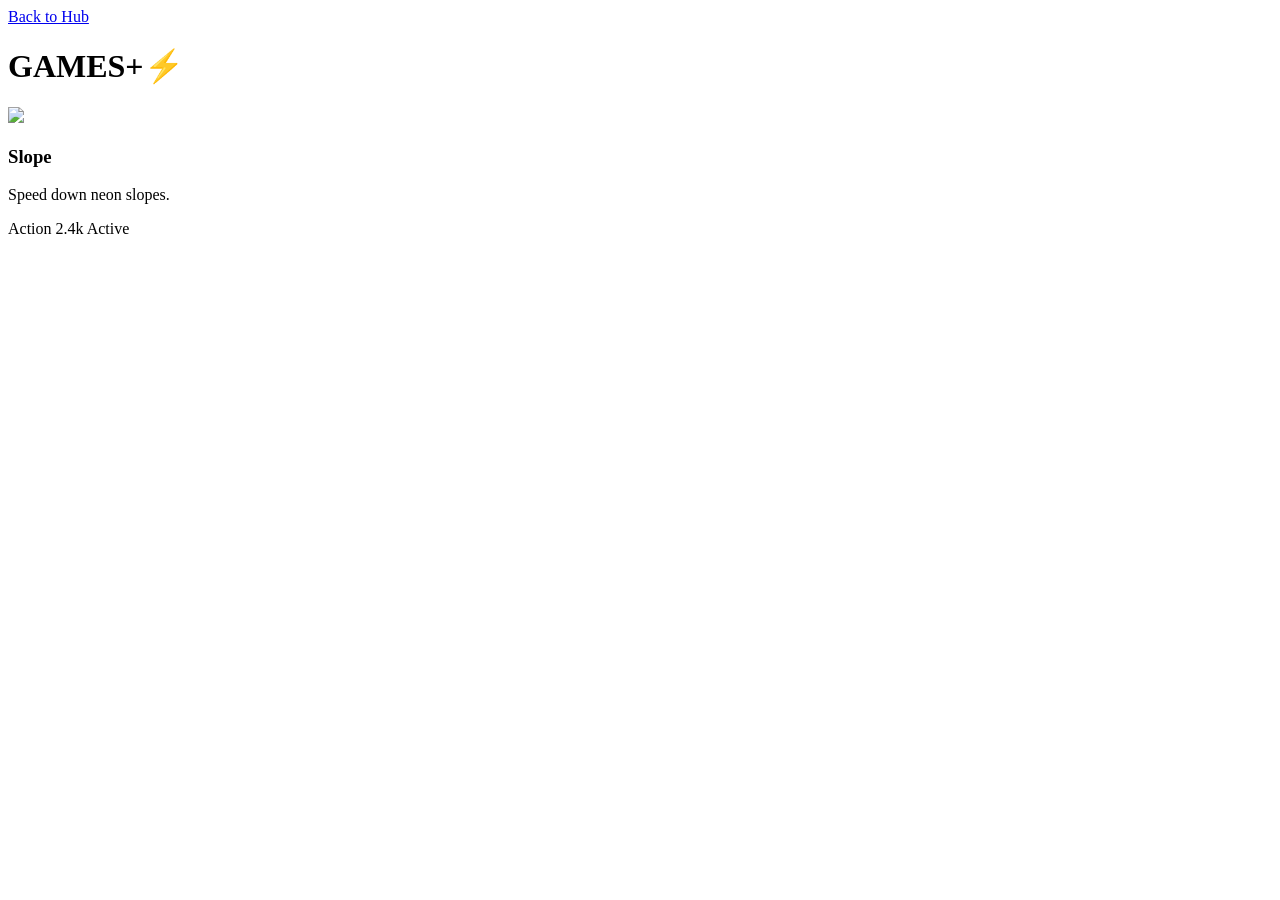
==== public/pages/games.html @ f0b019e9 "Create games.html" ====
<!DOCTYPE html>
<html lang="en">
<head>
    <meta charset="UTF-8">
    <meta name="viewport" content="width=device-width, initial-scale=1.0">
    <title>Flash | Games</title>
    <script src="https://cdn.tailwindcss.com"></script>
    <script src="https://unpkg.com/lucide@latest"></script>
    <style>
        .no-scrollbar::-webkit-scrollbar { display: none; }
        .no-scrollbar { -ms-overflow-style: none; scrollbar-width: none; }
    </style>
</head>
<body class="bg-[#0a0a0c] text-slate-200">
    <div class="relative max-w-7xl mx-auto px-6 py-12">
        <a href="index.html" class="flex items-center gap-2 text-slate-500 hover:text-white mb-12 group">
            <i data-lucide="arrow-left" class="w-5 h-5"></i>
            <span>Back to Hub</span>
        </a>

        <h1 class="text-5xl md:text-6xl font-black italic tracking-tighter text-white mb-12">
            GAMES<span class="text-purple-500">+</span><span class="text-yellow-400">⚡</span>
        </h1>

        <div class="grid grid-cols-1 sm:grid-cols-2 lg:grid-cols-4 gap-6">
            <!-- Game Card -->
            <div class="group bg-[#16161a] border border-white/5 rounded-3xl overflow-hidden hover:border-purple-500/30 transition-all hover:-translate-y-2">
                <div class="aspect-video relative">
                    <img src="https://images.unsplash.com/photo-1614850523296-e8c041de4398?auto=format&fit=crop&w=300" class="w-full h-full object-cover opacity-70 group-hover:opacity-100 transition-opacity">
                    <div class="absolute inset-0 flex items-center justify-center opacity-0 group-hover:opacity-100 transition-opacity">
                        <div class="w-12 h-12 bg-purple-500 rounded-full flex items-center justify-center"><i data-lucide="play" class="text-white fill-current"></i></div>
                    </div>
                </div>
                <div class="p-6">
                    <h3 class="text-xl font-bold mb-1 group-hover:text-purple-400">Slope</h3>
                    <p class="text-xs text-slate-500 mb-4">Speed down neon slopes.</p>
                    <div class="flex justify-between items-center text-[10px] uppercase font-mono text-slate-600 border-t border-white/5 pt-4">
                        <span>Action</span>
                        <span class="text-purple-400">2.4k Active</span>
                    </div>
                </div>
                <a href="helpers/error.html" class="absolute inset-0"></a>
            </div>
            <!-- Repeat cards as needed -->
        </div>
    </div>
    <script>lucide.createIcons();</script>
</body>
</html>
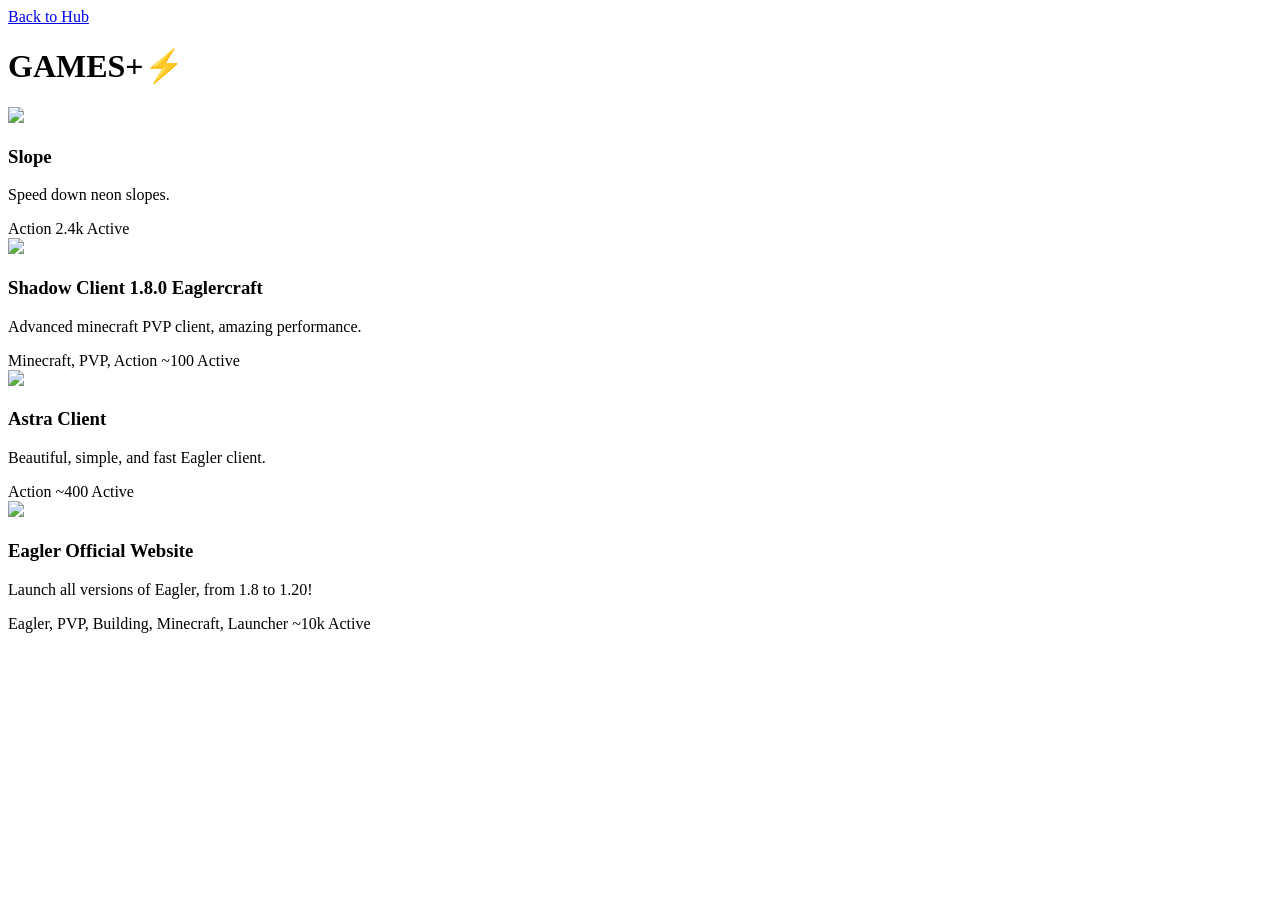
==== commit 9e50aca1: "added eagler games" ====
--- a/public/pages/games.html
+++ b/public/pages/games.html
@@ -42,6 +42,62 @@
                 <a href="helpers/error.html" class="absolute inset-0"></a>
             </div>
             <!-- Repeat cards as needed -->
+
+            <div class="group bg-[#16161a] border border-white/5 rounded-3xl overflow-hidden hover:border-purple-500/30 transition-all hover:-translate-y-2">
+                <div class="aspect-video relative">
+                    <img src="https://images.unsplash.com/photo-1614850523296-e8c041de4398?auto=format&fit=crop&w=300" class="w-full h-full object-cover opacity-70 group-hover:opacity-100 transition-opacity">
+                    <div class="absolute inset-0 flex items-center justify-center opacity-0 group-hover:opacity-100 transition-opacity">
+                        <div class="w-12 h-12 bg-purple-500 rounded-full flex items-center justify-center"><i data-lucide="play" class="text-white fill-current"></i></div>
+                    </div>
+                </div>
+                <div class="p-6">
+                    <h3 class="text-xl font-bold mb-1 group-hover:text-purple-400">Shadow Client 1.8.0 Eaglercraft</h3>
+                    <p class="text-xs text-slate-500 mb-4">Advanced minecraft PVP client, amazing performance.</p>
+                    <div class="flex justify-between items-center text-[10px] uppercase font-mono text-slate-600 border-t border-white/5 pt-4">
+                        <span>Minecraft, PVP, Action</span>
+                        <span class="text-purple-400">~100 Active</span>
+                    </div>
+                </div>
+                <a href="games/sc.html" class="absolute inset-0"></a>
+            </div>
+
+            <div class="group bg-[#16161a] border border-white/5 rounded-3xl overflow-hidden hover:border-purple-500/30 transition-all hover:-translate-y-2">
+                <div class="aspect-video relative">
+                    <img src="https://images.unsplash.com/photo-1614850523296-e8c041de4398?auto=format&fit=crop&w=300" class="w-full h-full object-cover opacity-70 group-hover:opacity-100 transition-opacity">
+                    <div class="absolute inset-0 flex items-center justify-center opacity-0 group-hover:opacity-100 transition-opacity">
+                        <div class="w-12 h-12 bg-purple-500 rounded-full flex items-center justify-center"><i data-lucide="play" class="text-white fill-current"></i></div>
+                    </div>
+                </div>
+                <div class="p-6">
+                    <h3 class="text-xl font-bold mb-1 group-hover:text-purple-400">Astra Client</h3>
+                    <p class="text-xs text-slate-500 mb-4">Beautiful, simple, and fast Eagler client.</p>
+                    <div class="flex justify-between items-center text-[10px] uppercase font-mono text-slate-600 border-t border-white/5 pt-4">
+                        <span>Action</span>
+                        <span class="text-purple-400">~400 Active</span>
+                    </div>
+                </div>
+                <a href="games/ac.html" class="absolute inset-0"></a>
+            </div>
+
+            <div class="group bg-[#16161a] border border-white/5 rounded-3xl overflow-hidden hover:border-purple-500/30 transition-all hover:-translate-y-2">
+                <div class="aspect-video relative">
+                    <img src="https://images.unsplash.com/photo-1614850523296-e8c041de4398?auto=format&fit=crop&w=300" class="w-full h-full object-cover opacity-70 group-hover:opacity-100 transition-opacity">
+                    <div class="absolute inset-0 flex items-center justify-center opacity-0 group-hover:opacity-100 transition-opacity">
+                        <div class="w-12 h-12 bg-purple-500 rounded-full flex items-center justify-center"><i data-lucide="play" class="text-white fill-current"></i></div>
+                    </div>
+                </div>
+                <div class="p-6">
+                    <h3 class="text-xl font-bold mb-1 group-hover:text-purple-400">Eagler Official Website</h3>
+                    <p class="text-xs text-slate-500 mb-4">Launch all versions of Eagler, from 1.8 to 1.20!</p>
+                    <div class="flex justify-between items-center text-[10px] uppercase font-mono text-slate-600 border-t border-white/5 pt-4">
+                        <span>Eagler, PVP, Building, Minecraft, Launcher</span>
+                        <span class="text-purple-400">~10k Active</span>
+                    </div>
+                </div>
+                <a href="games/eagler.html" class="absolute inset-0"></a>
+            </div>
+
+            
         </div>
     </div>
     <script>lucide.createIcons();</script>
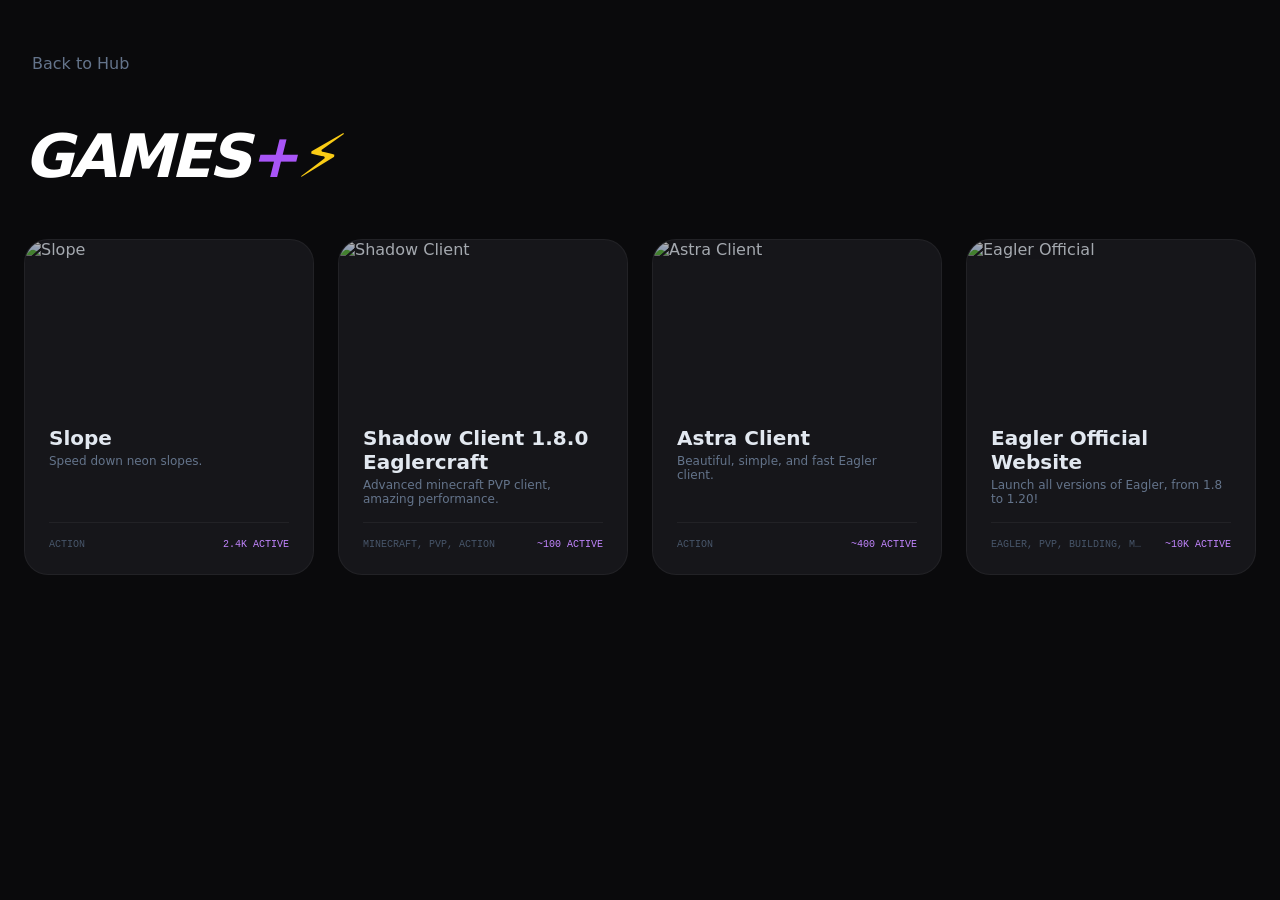
==== commit 05a6520d: "stop tailwind" ====
--- a/public/pages/games.html
+++ b/public/pages/games.html
@@ -4,102 +4,289 @@
     <meta charset="UTF-8">
     <meta name="viewport" content="width=device-width, initial-scale=1.0">
     <title>Flash | Games</title>
-    <script src="https://cdn.tailwindcss.com"></script>
+    <!-- Tailwind has been completely removed -->
     <script src="https://unpkg.com/lucide@latest"></script>
     <style>
+        /* --- CSS VARIABLES --- */
+        :root {
+            --bg-base: #0a0a0c;
+            --bg-card: #16161a;
+            --text-main: #e2e8f0;
+            --text-muted: #64748b; /* slate-500 */
+            --text-dark: #475569;  /* slate-600 */
+            --border-light: rgba(255, 255, 255, 0.05);
+            --purple-400: #c084fc;
+            --purple-500: #a855f7;
+            --purple-hover: rgba(168, 85, 247, 0.3);
+            --yellow-400: #facc15;
+        }
+
+        /* --- RESET & BASE --- */
+        * {
+            box-sizing: border-box;
+            margin: 0;
+            padding: 0;
+        }
+
+        body {
+            background-color: var(--bg-base);
+            color: var(--text-main);
+            font-family: ui-sans-serif, system-ui, -apple-system, BlinkMacSystemFont, "Segoe UI", Roboto, "Helvetica Neue", Arial, sans-serif;
+            -webkit-font-smoothing: antialiased;
+        }
+
+        a { text-decoration: none; color: inherit; }
+
+        /* --- LAYOUT --- */
+        .container {
+            max-width: 1280px; /* max-w-7xl */
+            margin: 0 auto;
+            padding: 48px 24px; /* py-12 px-6 */
+        }
+
+        /* --- HEADER & TYPOGRAPHY --- */
+        .back-link {
+            display: inline-flex;
+            align-items: center;
+            gap: 8px; /* gap-2 */
+            color: var(--text-muted);
+            margin-bottom: 48px; /* mb-12 */
+            transition: color 0.2s ease;
+        }
+
+        .back-link:hover { color: white; }
+        .back-link .lucide { width: 20px; height: 20px; }
+
+        .page-title {
+            font-size: 3rem; /* text-5xl */
+            font-weight: 900; /* font-black */
+            font-style: italic;
+            letter-spacing: -0.05em; /* tracking-tighter */
+            color: white;
+            margin-bottom: 48px; /* mb-12 */
+        }
+
+        @media (min-width: 768px) {
+            .page-title { font-size: 3.75rem; /* text-6xl */ }
+        }
+
+        .title-plus { color: var(--purple-500); }
+        .title-bolt { color: var(--yellow-400); }
+
+        /* --- GRID --- */
+        .games-grid {
+            display: grid;
+            grid-template-columns: 1fr;
+            gap: 24px; /* gap-6 */
+        }
+
+        @media (min-width: 640px) {
+            .games-grid { grid-template-columns: repeat(2, 1fr); }
+        }
+
+        @media (min-width: 1024px) {
+            .games-grid { grid-template-columns: repeat(4, 1fr); }
+        }
+
+        /* --- GAME CARD COMPONENT --- */
+        .game-card {
+            background-color: var(--bg-card);
+            border: 1px solid var(--border-light);
+            border-radius: 24px; /* rounded-3xl */
+            overflow: hidden;
+            position: relative;
+            transition: all 0.3s ease;
+            display: flex;
+            flex-direction: column;
+        }
+
+        .game-card:hover {
+            border-color: var(--purple-hover);
+            transform: translateY(-8px); /* hover:-translate-y-2 */
+        }
+
+        .card-link {
+            position: absolute;
+            inset: 0;
+            z-index: 10;
+        }
+
+        .card-image-wrap {
+            aspect-ratio: 16 / 9;
+            position: relative;
+            overflow: hidden;
+        }
+
+        .card-image {
+            width: 100%;
+            height: 100%;
+            object-fit: cover;
+            opacity: 0.7;
+            transition: opacity 0.3s ease;
+        }
+
+        .game-card:hover .card-image { opacity: 1; }
+
+        .play-overlay {
+            position: absolute;
+            inset: 0;
+            display: flex;
+            align-items: center;
+            justify-content: center;
+            opacity: 0;
+            transition: opacity 0.3s ease;
+        }
+
+        .game-card:hover .play-overlay { opacity: 1; }
+
+        .play-btn {
+            width: 48px;
+            height: 48px;
+            background-color: var(--purple-500);
+            border-radius: 50%;
+            display: flex;
+            align-items: center;
+            justify-content: center;
+            color: white;
+        }
+        
+        .play-btn .lucide { fill: currentColor; width: 20px; height: 20px; }
+
+        .card-content {
+            padding: 24px; /* p-6 */
+            display: flex;
+            flex-direction: column;
+            flex: 1;
+        }
+
+        .card-title {
+            font-size: 1.25rem; /* text-xl */
+            font-weight: 700;
+            margin-bottom: 4px;
+            transition: color 0.3s ease;
+        }
+
+        .game-card:hover .card-title { color: var(--purple-400); }
+
+        .card-desc {
+            font-size: 0.75rem; /* text-xs */
+            color: var(--text-muted);
+            margin-bottom: 16px; /* mb-4 */
+        }
+
+        .card-meta {
+            display: flex;
+            justify-content: space-between;
+            align-items: center;
+            font-size: 10px;
+            text-transform: uppercase;
+            font-family: ui-monospace, SFMono-Regular, Menlo, Monaco, Consolas, "Liberation Mono", "Courier New", monospace;
+            color: var(--text-dark);
+            border-top: 1px solid var(--border-light);
+            padding-top: 16px; /* pt-4 */
+            margin-top: auto; /* pushes meta to bottom if descriptions vary in height */
+        }
+
+        .meta-active { color: var(--purple-400); }
+
+        /* Utility */
         .no-scrollbar::-webkit-scrollbar { display: none; }
         .no-scrollbar { -ms-overflow-style: none; scrollbar-width: none; }
     </style>
 </head>
-<body class="bg-[#0a0a0c] text-slate-200">
-    <div class="relative max-w-7xl mx-auto px-6 py-12">
-        <a href="index.html" class="flex items-center gap-2 text-slate-500 hover:text-white mb-12 group">
-            <i data-lucide="arrow-left" class="w-5 h-5"></i>
+<body>
+    <div class="container">
+        
+        <a href="index.html" class="back-link">
+            <i data-lucide="arrow-left"></i>
             <span>Back to Hub</span>
         </a>
 
-        <h1 class="text-5xl md:text-6xl font-black italic tracking-tighter text-white mb-12">
-            GAMES<span class="text-purple-500">+</span><span class="text-yellow-400">⚡</span>
+        <h1 class="page-title">
+            GAMES<span class="title-plus">+</span><span class="title-bolt">⚡</span>
         </h1>
 
-        <div class="grid grid-cols-1 sm:grid-cols-2 lg:grid-cols-4 gap-6">
-            <!-- Game Card -->
-            <div class="group bg-[#16161a] border border-white/5 rounded-3xl overflow-hidden hover:border-purple-500/30 transition-all hover:-translate-y-2">
-                <div class="aspect-video relative">
-                    <img src="https://images.unsplash.com/photo-1614850523296-e8c041de4398?auto=format&fit=crop&w=300" class="w-full h-full object-cover opacity-70 group-hover:opacity-100 transition-opacity">
-                    <div class="absolute inset-0 flex items-center justify-center opacity-0 group-hover:opacity-100 transition-opacity">
-                        <div class="w-12 h-12 bg-purple-500 rounded-full flex items-center justify-center"><i data-lucide="play" class="text-white fill-current"></i></div>
-                    </div>
-                </div>
-                <div class="p-6">
-                    <h3 class="text-xl font-bold mb-1 group-hover:text-purple-400">Slope</h3>
-                    <p class="text-xs text-slate-500 mb-4">Speed down neon slopes.</p>
-                    <div class="flex justify-between items-center text-[10px] uppercase font-mono text-slate-600 border-t border-white/5 pt-4">
+        <div class="games-grid">
+            
+            <!-- Game Card: Slope -->
+            <div class="game-card">
+                <div class="card-image-wrap">
+                    <img src="https://images.unsplash.com/photo-1614850523296-e8c041de4398?auto=format&fit=crop&w=300" class="card-image" alt="Slope">
+                    <div class="play-overlay">
+                        <div class="play-btn"><i data-lucide="play"></i></div>
+                    </div>
+                </div>
+                <div class="card-content">
+                    <h3 class="card-title">Slope</h3>
+                    <p class="card-desc">Speed down neon slopes.</p>
+                    <div class="card-meta">
                         <span>Action</span>
-                        <span class="text-purple-400">2.4k Active</span>
-                    </div>
-                </div>
-                <a href="helpers/error.html" class="absolute inset-0"></a>
-            </div>
-            <!-- Repeat cards as needed -->
-
-            <div class="group bg-[#16161a] border border-white/5 rounded-3xl overflow-hidden hover:border-purple-500/30 transition-all hover:-translate-y-2">
-                <div class="aspect-video relative">
-                    <img src="https://images.unsplash.com/photo-1614850523296-e8c041de4398?auto=format&fit=crop&w=300" class="w-full h-full object-cover opacity-70 group-hover:opacity-100 transition-opacity">
-                    <div class="absolute inset-0 flex items-center justify-center opacity-0 group-hover:opacity-100 transition-opacity">
-                        <div class="w-12 h-12 bg-purple-500 rounded-full flex items-center justify-center"><i data-lucide="play" class="text-white fill-current"></i></div>
-                    </div>
-                </div>
-                <div class="p-6">
-                    <h3 class="text-xl font-bold mb-1 group-hover:text-purple-400">Shadow Client 1.8.0 Eaglercraft</h3>
-                    <p class="text-xs text-slate-500 mb-4">Advanced minecraft PVP client, amazing performance.</p>
-                    <div class="flex justify-between items-center text-[10px] uppercase font-mono text-slate-600 border-t border-white/5 pt-4">
+                        <span class="meta-active">2.4k Active</span>
+                    </div>
+                </div>
+                <a href="helpers/error.html" class="card-link"></a>
+            </div>
+
+            <!-- Game Card: Shadow Client -->
+            <div class="game-card">
+                <div class="card-image-wrap">
+                    <img src="https://images.unsplash.com/photo-1614850523296-e8c041de4398?auto=format&fit=crop&w=300" class="card-image" alt="Shadow Client">
+                    <div class="play-overlay">
+                        <div class="play-btn"><i data-lucide="play"></i></div>
+                    </div>
+                </div>
+                <div class="card-content">
+                    <h3 class="card-title">Shadow Client 1.8.0 Eaglercraft</h3>
+                    <p class="card-desc">Advanced minecraft PVP client, amazing performance.</p>
+                    <div class="card-meta">
                         <span>Minecraft, PVP, Action</span>
-                        <span class="text-purple-400">~100 Active</span>
-                    </div>
-                </div>
-                <a href="games/sc.html" class="absolute inset-0"></a>
-            </div>
-
-            <div class="group bg-[#16161a] border border-white/5 rounded-3xl overflow-hidden hover:border-purple-500/30 transition-all hover:-translate-y-2">
-                <div class="aspect-video relative">
-                    <img src="https://images.unsplash.com/photo-1614850523296-e8c041de4398?auto=format&fit=crop&w=300" class="w-full h-full object-cover opacity-70 group-hover:opacity-100 transition-opacity">
-                    <div class="absolute inset-0 flex items-center justify-center opacity-0 group-hover:opacity-100 transition-opacity">
-                        <div class="w-12 h-12 bg-purple-500 rounded-full flex items-center justify-center"><i data-lucide="play" class="text-white fill-current"></i></div>
-                    </div>
-                </div>
-                <div class="p-6">
-                    <h3 class="text-xl font-bold mb-1 group-hover:text-purple-400">Astra Client</h3>
-                    <p class="text-xs text-slate-500 mb-4">Beautiful, simple, and fast Eagler client.</p>
-                    <div class="flex justify-between items-center text-[10px] uppercase font-mono text-slate-600 border-t border-white/5 pt-4">
+                        <span class="meta-active">~100 Active</span>
+                    </div>
+                </div>
+                <a href="games/sc.html" class="card-link"></a>
+            </div>
+
+            <!-- Game Card: Astra Client -->
+            <div class="game-card">
+                <div class="card-image-wrap">
+                    <img src="https://images.unsplash.com/photo-1614850523296-e8c041de4398?auto=format&fit=crop&w=300" class="card-image" alt="Astra Client">
+                    <div class="play-overlay">
+                        <div class="play-btn"><i data-lucide="play"></i></div>
+                    </div>
+                </div>
+                <div class="card-content">
+                    <h3 class="card-title">Astra Client</h3>
+                    <p class="card-desc">Beautiful, simple, and fast Eagler client.</p>
+                    <div class="card-meta">
                         <span>Action</span>
-                        <span class="text-purple-400">~400 Active</span>
-                    </div>
-                </div>
-                <a href="games/ac.html" class="absolute inset-0"></a>
-            </div>
-
-            <div class="group bg-[#16161a] border border-white/5 rounded-3xl overflow-hidden hover:border-purple-500/30 transition-all hover:-translate-y-2">
-                <div class="aspect-video relative">
-                    <img src="https://images.unsplash.com/photo-1614850523296-e8c041de4398?auto=format&fit=crop&w=300" class="w-full h-full object-cover opacity-70 group-hover:opacity-100 transition-opacity">
-                    <div class="absolute inset-0 flex items-center justify-center opacity-0 group-hover:opacity-100 transition-opacity">
-                        <div class="w-12 h-12 bg-purple-500 rounded-full flex items-center justify-center"><i data-lucide="play" class="text-white fill-current"></i></div>
-                    </div>
-                </div>
-                <div class="p-6">
-                    <h3 class="text-xl font-bold mb-1 group-hover:text-purple-400">Eagler Official Website</h3>
-                    <p class="text-xs text-slate-500 mb-4">Launch all versions of Eagler, from 1.8 to 1.20!</p>
-                    <div class="flex justify-between items-center text-[10px] uppercase font-mono text-slate-600 border-t border-white/5 pt-4">
-                        <span>Eagler, PVP, Building, Minecraft, Launcher</span>
-                        <span class="text-purple-400">~10k Active</span>
-                    </div>
-                </div>
-                <a href="games/eagler.html" class="absolute inset-0"></a>
-            </div>
-
-            
+                        <span class="meta-active">~400 Active</span>
+                    </div>
+                </div>
+                <a href="games/ac.html" class="card-link"></a>
+            </div>
+
+            <!-- Game Card: Eagler Official -->
+            <div class="game-card">
+                <div class="card-image-wrap">
+                    <img src="https://images.unsplash.com/photo-1614850523296-e8c041de4398?auto=format&fit=crop&w=300" class="card-image" alt="Eagler Official">
+                    <div class="play-overlay">
+                        <div class="play-btn"><i data-lucide="play"></i></div>
+                    </div>
+                </div>
+                <div class="card-content">
+                    <h3 class="card-title">Eagler Official Website</h3>
+                    <p class="card-desc">Launch all versions of Eagler, from 1.8 to 1.20!</p>
+                    <div class="card-meta">
+                        <span style="white-space: nowrap; overflow: hidden; text-overflow: ellipsis; max-width: 65%;">Eagler, PVP, Building, Minecraft, Launcher</span>
+                        <span class="meta-active">~10k Active</span>
+                    </div>
+                </div>
+                <a href="games/eagler.html" class="card-link"></a>
+            </div>
+
         </div>
     </div>
+
     <script>lucide.createIcons();</script>
 </body>
 </html>
